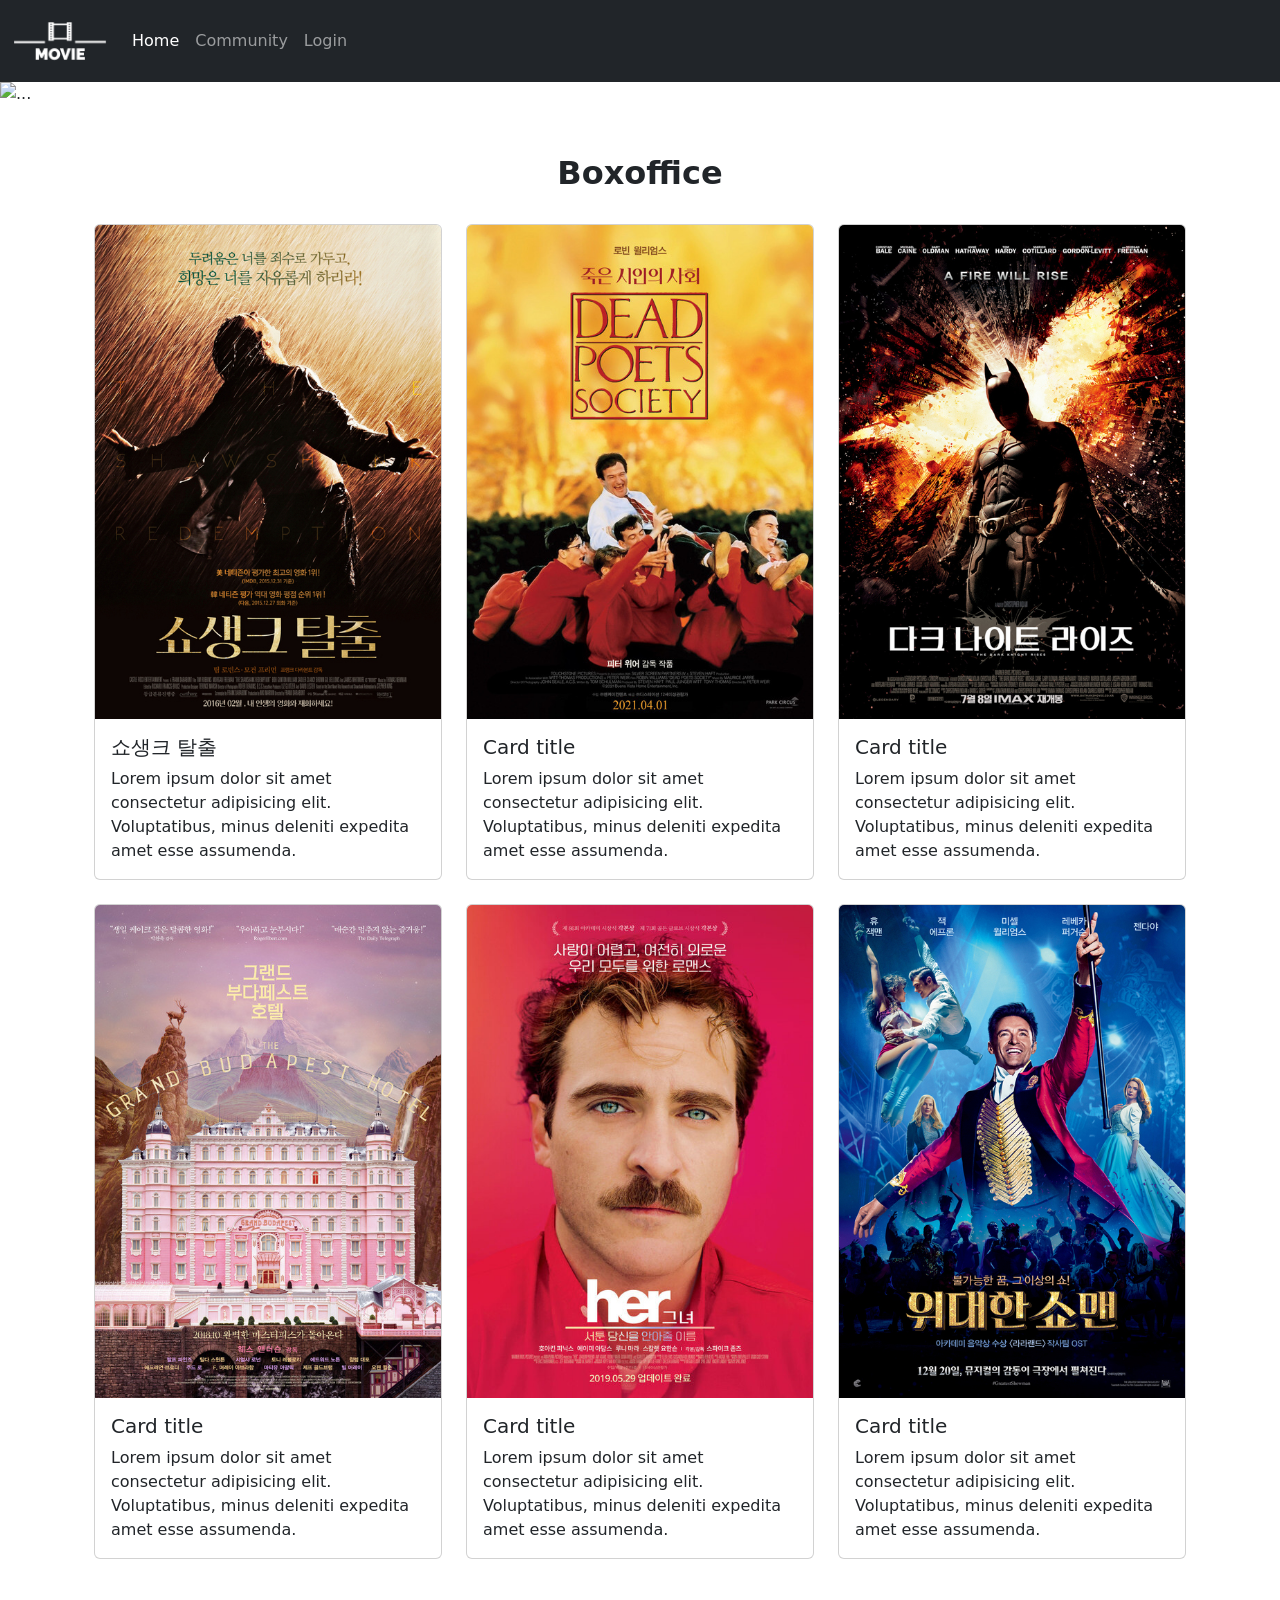
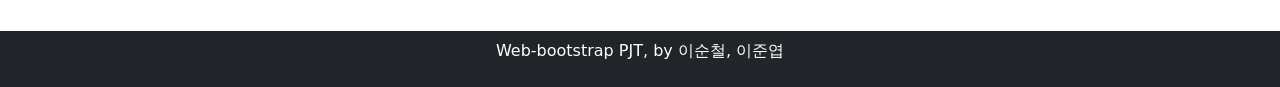
==== index.html @ f6f365e6 "page update" ====
<!DOCTYPE html>
<html lang="ko">
<head>
    <meta charset="UTF-8">
    <meta http-equiv="X-UA-Compatible" content="IE=edge">
    <meta name="viewport" content="width=device-width, initial-scale=1.0">
    <link href="https://cdn.jsdelivr.net/npm/bootstrap@5.2.1/dist/css/bootstrap.min.css" rel="stylesheet" integrity="sha384-iYQeCzEYFbKjA/T2uDLTpkwGzCiq6soy8tYaI1GyVh/UjpbCx/TYkiZhlZB6+fzT" crossorigin="anonymous">
    <title>영화 추천 사이트</title>
    <link rel="icon" href="./images/airplane-fill.png">
</head>
<body>
    <nav class="navbar navbar-expand-lg bg-dark navbar-dark p-0 sticky-top">
        <div class="container-fluid">
          <a class="navbar-brand" href="./index.html">
            <img src="./images/logo.png" alt="MOVIE 로고" style="width: 6rem;">
          </a>
          <button class="navbar-toggler" type="button" data-bs-toggle="collapse" data-bs-target="#navbarNav" aria-controls="navbarNav" aria-expanded="false" aria-label="Toggle navigation">
            <span class="navbar-toggler-icon"></span>
          </button>
          <div class="collapse navbar-collapse" id="navbarNav">
            <ul class="navbar-nav">
              <li class="nav-item">
                <a class="nav-link active" aria-current="page" href="./index.html">Home</a>
              </li>
              <li class="nav-item">
                <a class="nav-link" href="./03_community.html">Community</a>
              </li>
              <li class="nav-item">
                <a class="nav-link" href="#" data-bs-toggle="modal" data-bs-target="#exampleModal">
                    Login</a>
              </li>
            </ul>
          </div>
        </div>
      </nav>
      <div class="modal fade" id="exampleModal" tabindex="-1" aria-labelledby="exampleModalLabel" aria-hidden="true">
        <div class="modal-dialog">
            <div class="modal-content">
            <div class="modal-header">
                <h5 class="modal-title" id="exampleModalLabel">Modal title</h5>
                <button type="button" class="btn-close" data-bs-dismiss="modal" aria-label="Close"></button>
            </div>
            <div class="modal-body">
                <form>
                    <div class="mb-3">
                      <label for="exampleInputEmail1" class="form-label">Email address</label>
                      <input type="email" class="form-control" id="exampleInputEmail1" aria-describedby="emailHelp">
                      <div id="emailHelp" class="form-text">We'll never share your email with anyone else.</div>
                    </div>
                    <div class="mb-3">
                      <label for="exampleInputPassword1" class="form-label">Password</label>
                      <input type="password" class="form-control" id="exampleInputPassword1">
                    </div>
                    <div class="mb-3 form-check">
                      <input type="checkbox" class="form-check-input" id="exampleCheck1">
                      <label class="form-check-label" for="exampleCheck1">Check me out</label>
                    </div>
                  </form>
            </div>
            <div class="modal-footer">
                <button type="button" class="btn btn-secondary" data-bs-dismiss="modal">Close</button>
                <button type="button" class="btn btn-primary">Submit</button>
            </div>
            </div>
        </div>
      </div>
      <div id="carouselExampleControls" class="carousel slide" data-bs-ride="carousel">
        <div class="carousel-inner">
          <div class="carousel-item active">
            <img src="https://dummyimage.com/1920x600/000/fff" class="d-block w-100" alt="...">
          </div>
          <div class="carousel-item">
            <img src="https://dummyimage.com/1920x600/000/fff" class="d-block w-100" alt="...">
          </div>
          <div class="carousel-item">
            <img src="https://dummyimage.com/1920x600/000/fff" class="d-block w-100" alt="...">
          </div>
        </div>
        <button class="carousel-control-prev" type="button" data-bs-target="#carouselExampleControls" data-bs-slide="prev">
          <span class="carousel-control-prev-icon" aria-hidden="true"></span>
          <span class="visually-hidden">Previous</span>
        </button>
        <button class="carousel-control-next" type="button" data-bs-target="#carouselExampleControls" data-bs-slide="next">
          <span class="carousel-control-next-icon" aria-hidden="true"></span>
          <span class="visually-hidden">Next</span>
        </button>
      </div>
      <section class="mb-5">
        <div class="container p-4">
            <h2 class="text-center fw-bold py-4">Boxoffice</h2>
            <div class="row g-4">
                <div class="col-md-4 col-sm-6">
                    <div class="card">
                        <a href="./05_movie.html">
                          <img src="images/movie1.jpg" class="card-img-top" alt="...">
                        </a>
                        <div class="card-body">
                          <h5 class="card-title">쇼생크 탈출</h5>
                          <p class="card-text">Lorem ipsum dolor sit amet consectetur adipisicing elit. Voluptatibus, minus deleniti expedita amet esse assumenda.</p>
                        </div>
                      </div>
                </div>
                <div class="col-md-4 col-sm-6">
                    <div class="card">
                        <img src="images/movie2.jpg" class="card-img-top" alt="...">
                        <div class="card-body">
                            <h5 class="card-title">Card title</h5>
                            <p class="card-text">Lorem ipsum dolor sit amet consectetur adipisicing elit. Voluptatibus, minus deleniti expedita amet esse assumenda.</p>
                        </div>
                      </div>
                </div>
                <div class="col-md-4 col-sm-6">
                    <div class="card">
                        <img src="images/movie3.jpg" class="card-img-top" alt="...">
                        <div class="card-body">
                            <h5 class="card-title">Card title</h5>
                            <p class="card-text">Lorem ipsum dolor sit amet consectetur adipisicing elit. Voluptatibus, minus deleniti expedita amet esse assumenda.</p>
                        </div>
                      </div>
                </div>
                <div class="col-md-4 col-sm-6">
                    <div class="card">
                        <img src="images/movie4.jpg" class="card-img-top" alt="...">
                        <div class="card-body">
                            <h5 class="card-title">Card title</h5>
                            <p class="card-text">Lorem ipsum dolor sit amet consectetur adipisicing elit. Voluptatibus, minus deleniti expedita amet esse assumenda.</p>
                        </div>
                      </div>
                </div>
                <div class="col-md-4 col-sm-6">
                    <div class="card">
                        <img src="images/movie5.jpg" class="card-img-top" alt="...">
                        <div class="card-body">
                            <h5 class="card-title">Card title</h5>
                            <p class="card-text">Lorem ipsum dolor sit amet consectetur adipisicing elit. Voluptatibus, minus deleniti expedita amet esse assumenda.</p>
                        </div>
                      </div>
                </div>
                <div class="col-md-4 col-sm-6">
                    <div class="card">
                        <img src="images/movie6.jpg" class="card-img-top" alt="...">
                        <div class="card-body">
                            <h5 class="card-title">Card title</h5>
                            <p class="card-text">Lorem ipsum dolor sit amet consectetur adipisicing elit. Voluptatibus, minus deleniti expedita amet esse assumenda.</p>
                        </div>
                      </div>
                </div>

            </div>
        </div>
      </section>
      <footer class="text-bg-dark">
        <div class="container py-2">
            <p class="text-center">Web-bootstrap PJT, by 이순철, 이준엽</p>
        </div>
      </footer>
      <script src="https://cdn.jsdelivr.net/npm/bootstrap@5.2.1/dist/js/bootstrap.bundle.min.js" integrity="sha384-u1OknCvxWvY5kfmNBILK2hRnQC3Pr17a+RTT6rIHI7NnikvbZlHgTPOOmMi466C8" crossorigin="anonymous"></script>
</body>
</html>
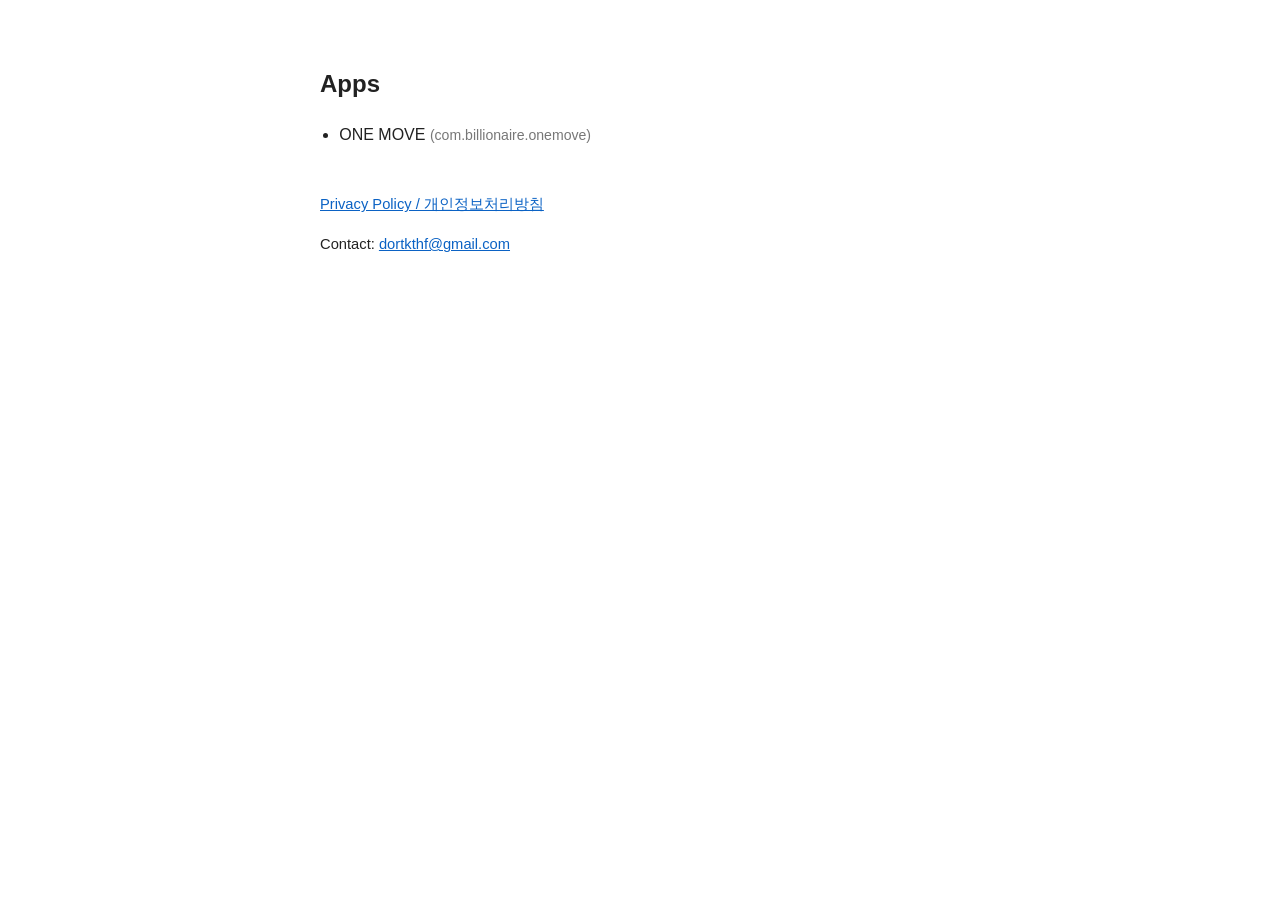
==== commit 0e431861: "One site for every app: shared privacy policy, and app-ads.txt where AdMob can reach it AdMob report" ====
--- a/index.html
+++ b/index.html
@@ -1,159 +1,37 @@
 <!DOCTYPE html>
 <html lang="ko">
 <head>
-    <meta charset="UTF-8">
-    <meta http-equiv="X-UA-Compatible" content="IE=edge">
-    <meta name="viewport" content="width=device-width, initial-scale=1.0">
-    <link href="https://cdn.jsdelivr.net/npm/bootstrap@5.2.1/dist/css/bootstrap.min.css" rel="stylesheet" integrity="sha384-iYQeCzEYFbKjA/T2uDLTpkwGzCiq6soy8tYaI1GyVh/UjpbCx/TYkiZhlZB6+fzT" crossorigin="anonymous">
-    <title>영화 추천 사이트</title>
-    <link rel="icon" href="./images/airplane-fill.png">
+<meta charset="utf-8" />
+<meta name="viewport" content="width=device-width, initial-scale=1" />
+<title>Apps</title>
+<style>
+  body { font-family: -apple-system, "Segoe UI", "Malgun Gothic", sans-serif; max-width: 640px;
+         margin: 0 auto; padding: 48px 16px 64px; line-height: 1.7; color: #222; }
+  h1 { font-size: 1.5em; }
+  ul { padding-inline-start: 1.2em; }
+  li { margin: 0.4em 0; }
+  .pkg { color: #777; font-size: 0.88em; }
+  a { color: #0b62c4; }
+  footer { margin-top: 3em; font-size: 0.92em; }
+  @media (prefers-color-scheme: dark) {
+    body { background: #111; color: #ddd; }
+    a { color: #6db3ff; }
+    .pkg { color: #999; }
+  }
+</style>
 </head>
 <body>
-    <nav class="navbar navbar-expand-lg bg-dark navbar-dark p-0 sticky-top">
-        <div class="container-fluid">
-          <a class="navbar-brand" href="./index.html">
-            <img src="./images/logo.png" alt="MOVIE 로고" style="width: 6rem;">
-          </a>
-          <button class="navbar-toggler" type="button" data-bs-toggle="collapse" data-bs-target="#navbarNav" aria-controls="navbarNav" aria-expanded="false" aria-label="Toggle navigation">
-            <span class="navbar-toggler-icon"></span>
-          </button>
-          <div class="collapse navbar-collapse" id="navbarNav">
-            <ul class="navbar-nav">
-              <li class="nav-item">
-                <a class="nav-link active" aria-current="page" href="./index.html">Home</a>
-              </li>
-              <li class="nav-item">
-                <a class="nav-link" href="./03_community.html">Community</a>
-              </li>
-              <li class="nav-item">
-                <a class="nav-link" href="#" data-bs-toggle="modal" data-bs-target="#exampleModal">
-                    Login</a>
-              </li>
-            </ul>
-          </div>
-        </div>
-      </nav>
-      <div class="modal fade" id="exampleModal" tabindex="-1" aria-labelledby="exampleModalLabel" aria-hidden="true">
-        <div class="modal-dialog">
-            <div class="modal-content">
-            <div class="modal-header">
-                <h5 class="modal-title" id="exampleModalLabel">Modal title</h5>
-                <button type="button" class="btn-close" data-bs-dismiss="modal" aria-label="Close"></button>
-            </div>
-            <div class="modal-body">
-                <form>
-                    <div class="mb-3">
-                      <label for="exampleInputEmail1" class="form-label">Email address</label>
-                      <input type="email" class="form-control" id="exampleInputEmail1" aria-describedby="emailHelp">
-                      <div id="emailHelp" class="form-text">We'll never share your email with anyone else.</div>
-                    </div>
-                    <div class="mb-3">
-                      <label for="exampleInputPassword1" class="form-label">Password</label>
-                      <input type="password" class="form-control" id="exampleInputPassword1">
-                    </div>
-                    <div class="mb-3 form-check">
-                      <input type="checkbox" class="form-check-input" id="exampleCheck1">
-                      <label class="form-check-label" for="exampleCheck1">Check me out</label>
-                    </div>
-                  </form>
-            </div>
-            <div class="modal-footer">
-                <button type="button" class="btn btn-secondary" data-bs-dismiss="modal">Close</button>
-                <button type="button" class="btn btn-primary">Submit</button>
-            </div>
-            </div>
-        </div>
-      </div>
-      <div id="carouselExampleControls" class="carousel slide" data-bs-ride="carousel">
-        <div class="carousel-inner">
-          <div class="carousel-item active">
-            <img src="https://dummyimage.com/1920x600/000/fff" class="d-block w-100" alt="...">
-          </div>
-          <div class="carousel-item">
-            <img src="https://dummyimage.com/1920x600/000/fff" class="d-block w-100" alt="...">
-          </div>
-          <div class="carousel-item">
-            <img src="https://dummyimage.com/1920x600/000/fff" class="d-block w-100" alt="...">
-          </div>
-        </div>
-        <button class="carousel-control-prev" type="button" data-bs-target="#carouselExampleControls" data-bs-slide="prev">
-          <span class="carousel-control-prev-icon" aria-hidden="true"></span>
-          <span class="visually-hidden">Previous</span>
-        </button>
-        <button class="carousel-control-next" type="button" data-bs-target="#carouselExampleControls" data-bs-slide="next">
-          <span class="carousel-control-next-icon" aria-hidden="true"></span>
-          <span class="visually-hidden">Next</span>
-        </button>
-      </div>
-      <section class="mb-5">
-        <div class="container p-4">
-            <h2 class="text-center fw-bold py-4">Boxoffice</h2>
-            <div class="row g-4">
-                <div class="col-md-4 col-sm-6">
-                    <div class="card">
-                        <a href="./05_movie.html">
-                          <img src="images/movie1.jpg" class="card-img-top" alt="...">
-                        </a>
-                        <div class="card-body">
-                          <h5 class="card-title">쇼생크 탈출</h5>
-                          <p class="card-text">Lorem ipsum dolor sit amet consectetur adipisicing elit. Voluptatibus, minus deleniti expedita amet esse assumenda.</p>
-                        </div>
-                      </div>
-                </div>
-                <div class="col-md-4 col-sm-6">
-                    <div class="card">
-                        <img src="images/movie2.jpg" class="card-img-top" alt="...">
-                        <div class="card-body">
-                            <h5 class="card-title">Card title</h5>
-                            <p class="card-text">Lorem ipsum dolor sit amet consectetur adipisicing elit. Voluptatibus, minus deleniti expedita amet esse assumenda.</p>
-                        </div>
-                      </div>
-                </div>
-                <div class="col-md-4 col-sm-6">
-                    <div class="card">
-                        <img src="images/movie3.jpg" class="card-img-top" alt="...">
-                        <div class="card-body">
-                            <h5 class="card-title">Card title</h5>
-                            <p class="card-text">Lorem ipsum dolor sit amet consectetur adipisicing elit. Voluptatibus, minus deleniti expedita amet esse assumenda.</p>
-                        </div>
-                      </div>
-                </div>
-                <div class="col-md-4 col-sm-6">
-                    <div class="card">
-                        <img src="images/movie4.jpg" class="card-img-top" alt="...">
-                        <div class="card-body">
-                            <h5 class="card-title">Card title</h5>
-                            <p class="card-text">Lorem ipsum dolor sit amet consectetur adipisicing elit. Voluptatibus, minus deleniti expedita amet esse assumenda.</p>
-                        </div>
-                      </div>
-                </div>
-                <div class="col-md-4 col-sm-6">
-                    <div class="card">
-                        <img src="images/movie5.jpg" class="card-img-top" alt="...">
-                        <div class="card-body">
-                            <h5 class="card-title">Card title</h5>
-                            <p class="card-text">Lorem ipsum dolor sit amet consectetur adipisicing elit. Voluptatibus, minus deleniti expedita amet esse assumenda.</p>
-                        </div>
-                      </div>
-                </div>
-                <div class="col-md-4 col-sm-6">
-                    <div class="card">
-                        <img src="images/movie6.jpg" class="card-img-top" alt="...">
-                        <div class="card-body">
-                            <h5 class="card-title">Card title</h5>
-                            <p class="card-text">Lorem ipsum dolor sit amet consectetur adipisicing elit. Voluptatibus, minus deleniti expedita amet esse assumenda.</p>
-                        </div>
-                      </div>
-                </div>
 
-            </div>
-        </div>
-      </section>
-      <footer class="text-bg-dark">
-        <div class="container py-2">
-            <p class="text-center">Web-bootstrap PJT, by 이순철, 이준엽</p>
-        </div>
-      </footer>
-      <script src="https://cdn.jsdelivr.net/npm/bootstrap@5.2.1/dist/js/bootstrap.bundle.min.js" integrity="sha384-u1OknCvxWvY5kfmNBILK2hRnQC3Pr17a+RTT6rIHI7NnikvbZlHgTPOOmMi466C8" crossorigin="anonymous"></script>
+<h1>Apps</h1>
+
+<ul>
+  <li>ONE MOVE <span class="pkg">(com.billionaire.onemove)</span></li>
+</ul>
+
+<footer>
+  <p><a href="privacy.html">Privacy Policy / 개인정보처리방침</a></p>
+  <p>Contact: <a href="mailto:dortkthf@gmail.com">dortkthf@gmail.com</a></p>
+</footer>
+
 </body>
-</html>+</html>
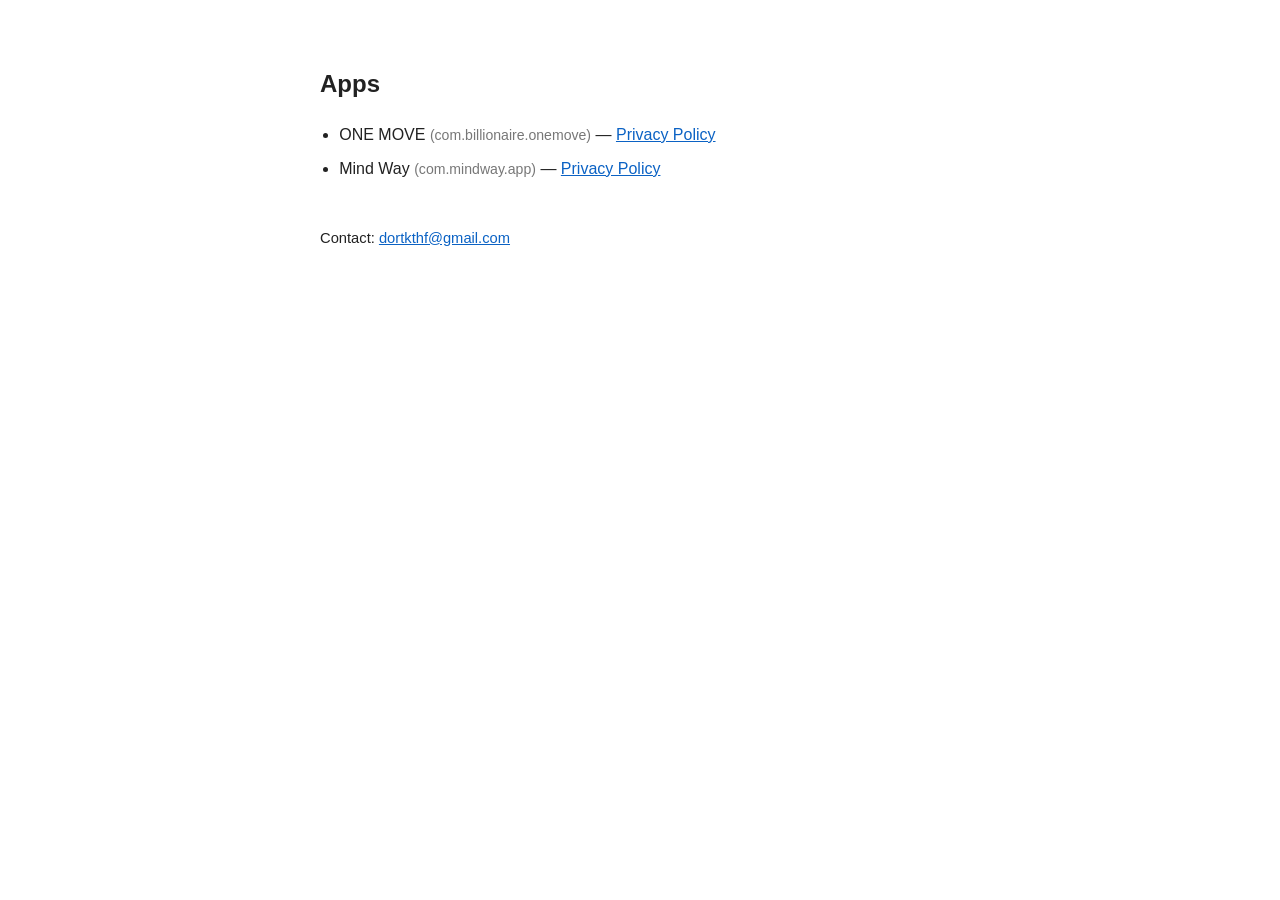
==== commit 919badfa: "Mind Way 개인정보처리방침 추가 (mindway/privacy.html) 앱마다 방침을 나눈다. 방침은 그 앱이 실제로 다루는 데이터를 적어야 해서 공유할 수 없다 — ONE" ====
--- a/index.html
+++ b/index.html
@@ -24,12 +24,17 @@
 
 <h1>Apps</h1>
 
+<!-- 앱마다 개인정보처리방침이 다릅니다. 방침은 그 앱이 실제로 다루는
+     데이터를 적어야 해서 공유할 수 없습니다 — ONE MOVE 는 AdMob 광고와
+     인앱결제가 있고, Mind Way 는 네트워크를 쓰지 않습니다. -->
 <ul>
-  <li>ONE MOVE <span class="pkg">(com.billionaire.onemove)</span></li>
+  <li>ONE MOVE <span class="pkg">(com.billionaire.onemove)</span>
+      &mdash; <a href="privacy.html">Privacy Policy</a></li>
+  <li>Mind Way <span class="pkg">(com.mindway.app)</span>
+      &mdash; <a href="mindway/privacy.html">Privacy Policy</a></li>
 </ul>
 
 <footer>
-  <p><a href="privacy.html">Privacy Policy / 개인정보처리방침</a></p>
   <p>Contact: <a href="mailto:dortkthf@gmail.com">dortkthf@gmail.com</a></p>
 </footer>
 
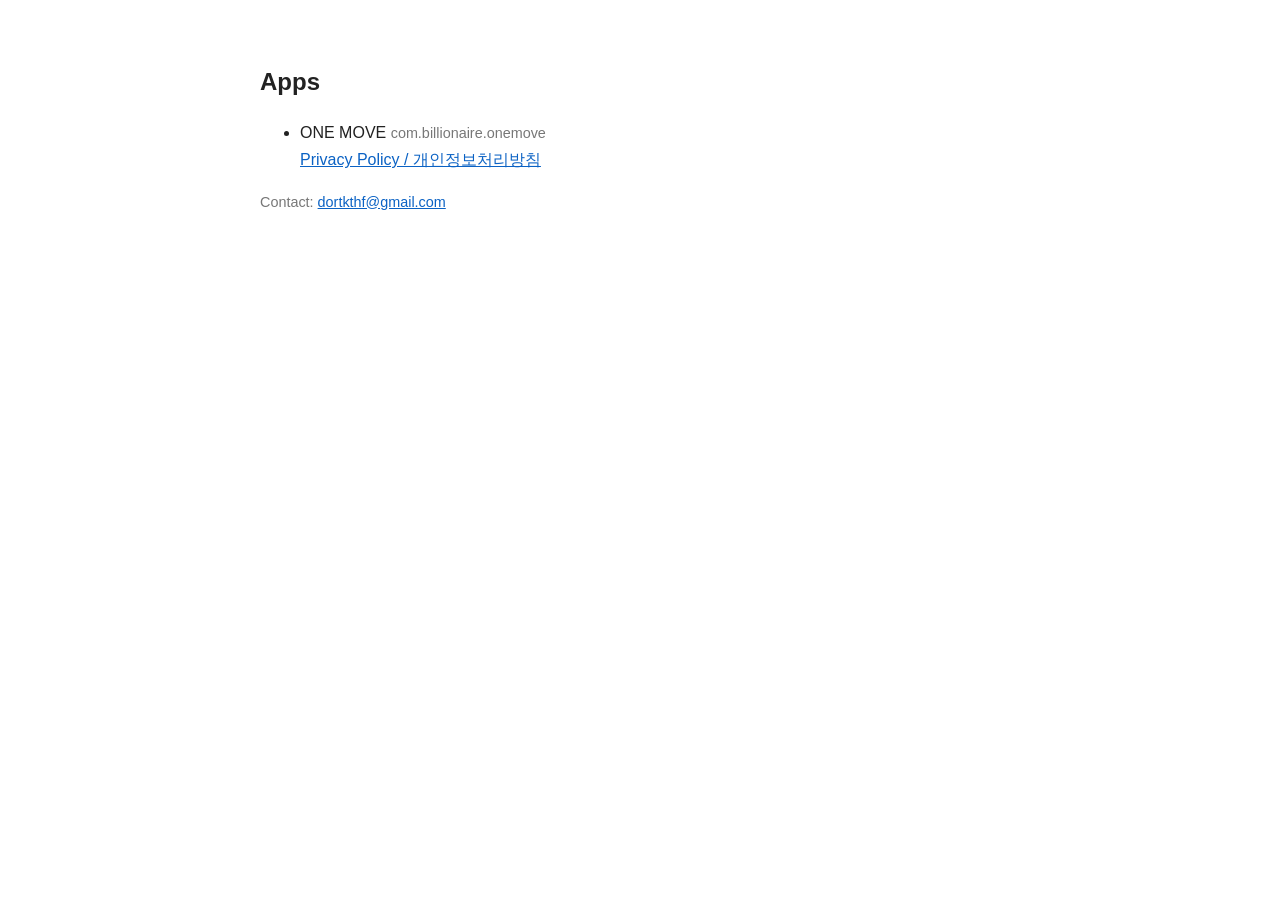
==== commit a8de3de0: "A folder per app, but still one copy of the eighteen translations The next apps get their own policy" ====
--- a/index.html
+++ b/index.html
@@ -4,39 +4,21 @@
 <meta charset="utf-8" />
 <meta name="viewport" content="width=device-width, initial-scale=1" />
 <title>Apps</title>
-<style>
-  body { font-family: -apple-system, "Segoe UI", "Malgun Gothic", sans-serif; max-width: 640px;
-         margin: 0 auto; padding: 48px 16px 64px; line-height: 1.7; color: #222; }
-  h1 { font-size: 1.5em; }
-  ul { padding-inline-start: 1.2em; }
-  li { margin: 0.4em 0; }
-  .pkg { color: #777; font-size: 0.88em; }
-  a { color: #0b62c4; }
-  footer { margin-top: 3em; font-size: 0.92em; }
-  @media (prefers-color-scheme: dark) {
-    body { background: #111; color: #ddd; }
-    a { color: #6db3ff; }
-    .pkg { color: #999; }
-  }
-</style>
+<link rel="stylesheet" href="privacy.css" />
 </head>
 <body>
 
 <h1>Apps</h1>
 
-<!-- 앱마다 개인정보처리방침이 다릅니다. 방침은 그 앱이 실제로 다루는
-     데이터를 적어야 해서 공유할 수 없습니다 — ONE MOVE 는 AdMob 광고와
-     인앱결제가 있고, Mind Way 는 네트워크를 쓰지 않습니다. -->
+<!-- One entry per app. Each links to its own policy page under a folder of the same name. -->
 <ul>
-  <li>ONE MOVE <span class="pkg">(com.billionaire.onemove)</span>
-      &mdash; <a href="privacy.html">Privacy Policy</a></li>
-  <li>Mind Way <span class="pkg">(com.mindway.app)</span>
-      &mdash; <a href="mindway/privacy.html">Privacy Policy</a></li>
+  <li>
+    ONE MOVE <span class="meta">com.billionaire.onemove</span><br />
+    <a href="one-move/privacy.html">Privacy Policy / 개인정보처리방침</a>
+  </li>
 </ul>
 
-<footer>
-  <p>Contact: <a href="mailto:dortkthf@gmail.com">dortkthf@gmail.com</a></p>
-</footer>
+<p class="meta">Contact: <a href="mailto:dortkthf@gmail.com">dortkthf@gmail.com</a></p>
 
 </body>
 </html>
--- a/privacy.css
+++ b/privacy.css
@@ -0,0 +1,16 @@
+body { font-family: -apple-system, "Segoe UI", "Malgun Gothic", sans-serif; max-width: 760px;
+       margin: 0 auto; padding: 24px 16px 64px; line-height: 1.7; color: #222; }
+h1 { font-size: 1.5em; margin-top: 1.6em; margin-bottom: 0.2em; }
+h2 { font-size: 1.12em; margin-top: 1.8em; }
+.langbar { display: flex; justify-content: flex-end; }
+select { font: inherit; padding: 6px 10px; border-radius: 8px; border: 1px solid #bbb;
+         background: #fff; color: inherit; }
+a { color: #0b62c4; }
+.meta { color: #777; font-size: 0.9em; margin: 0 0 1.4em; }
+.meta span { display: block; }
+@media (prefers-color-scheme: dark) {
+  body { background: #111; color: #ddd; }
+  select { background: #1c1c1c; color: #ddd; border-color: #444; }
+  a { color: #6db3ff; }
+  .meta { color: #999; }
+}
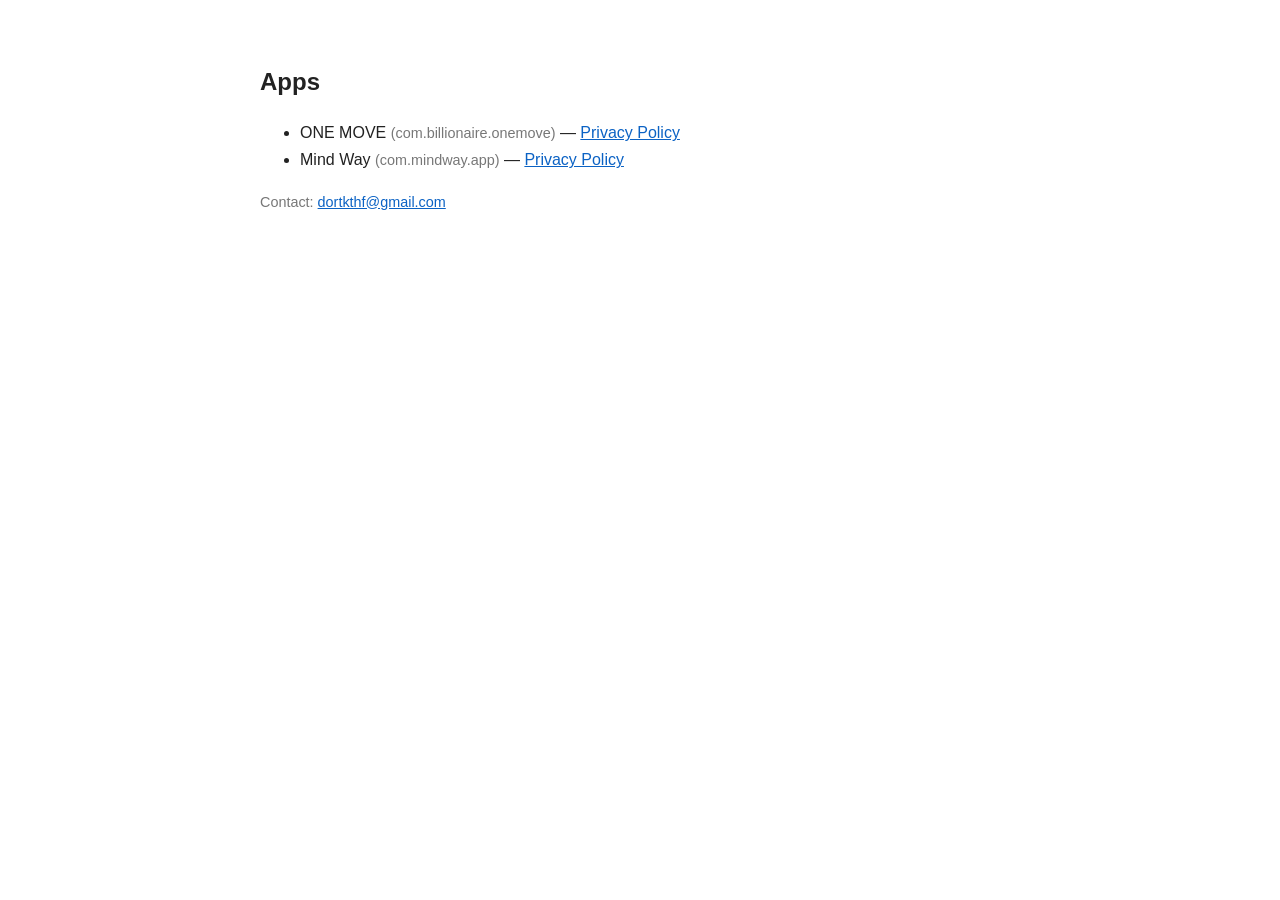
==== commit a811f55d: "Merge the Mind Way page, and keep its reasoning Another session added mindway/privacy.html as a stan" ====
--- a/index.html
+++ b/index.html
@@ -10,15 +10,27 @@
 
 <h1>Apps</h1>
 
-<!-- One entry per app. Each links to its own policy page under a folder of the same name. -->
+<!--
+  One folder per app, one policy per app. A policy has to describe what that app actually does, and
+  these two do not do the same things: ONE MOVE carries AdMob and in-app purchases, Mind Way uses no
+  network at all. They are separate documents for that reason.
+
+  ONE MOVE's page is generated from ../privacy.js, which holds the eighteen translations once and
+  takes the app name and its ads/iap flags as configuration -- so an app whose data handling matches
+  those sections costs one small file. Mind Way's page is standalone, because its data handling does
+  not match them; sharing the file would have meant a policy that says things about it that are not
+  true.
+-->
 <ul>
-  <li>
-    ONE MOVE <span class="meta">com.billionaire.onemove</span><br />
-    <a href="one-move/privacy.html">Privacy Policy / 개인정보처리방침</a>
-  </li>
+  <li>ONE MOVE <span class="meta">(com.billionaire.onemove)</span>
+      &mdash; <a href="one-move/privacy.html">Privacy Policy</a></li>
+  <li>Mind Way <span class="meta">(com.mindway.app)</span>
+      &mdash; <a href="mindway/privacy.html">Privacy Policy</a></li>
 </ul>
 
-<p class="meta">Contact: <a href="mailto:dortkthf@gmail.com">dortkthf@gmail.com</a></p>
+<footer>
+  <p class="meta">Contact: <a href="mailto:dortkthf@gmail.com">dortkthf@gmail.com</a></p>
+</footer>
 
 </body>
 </html>
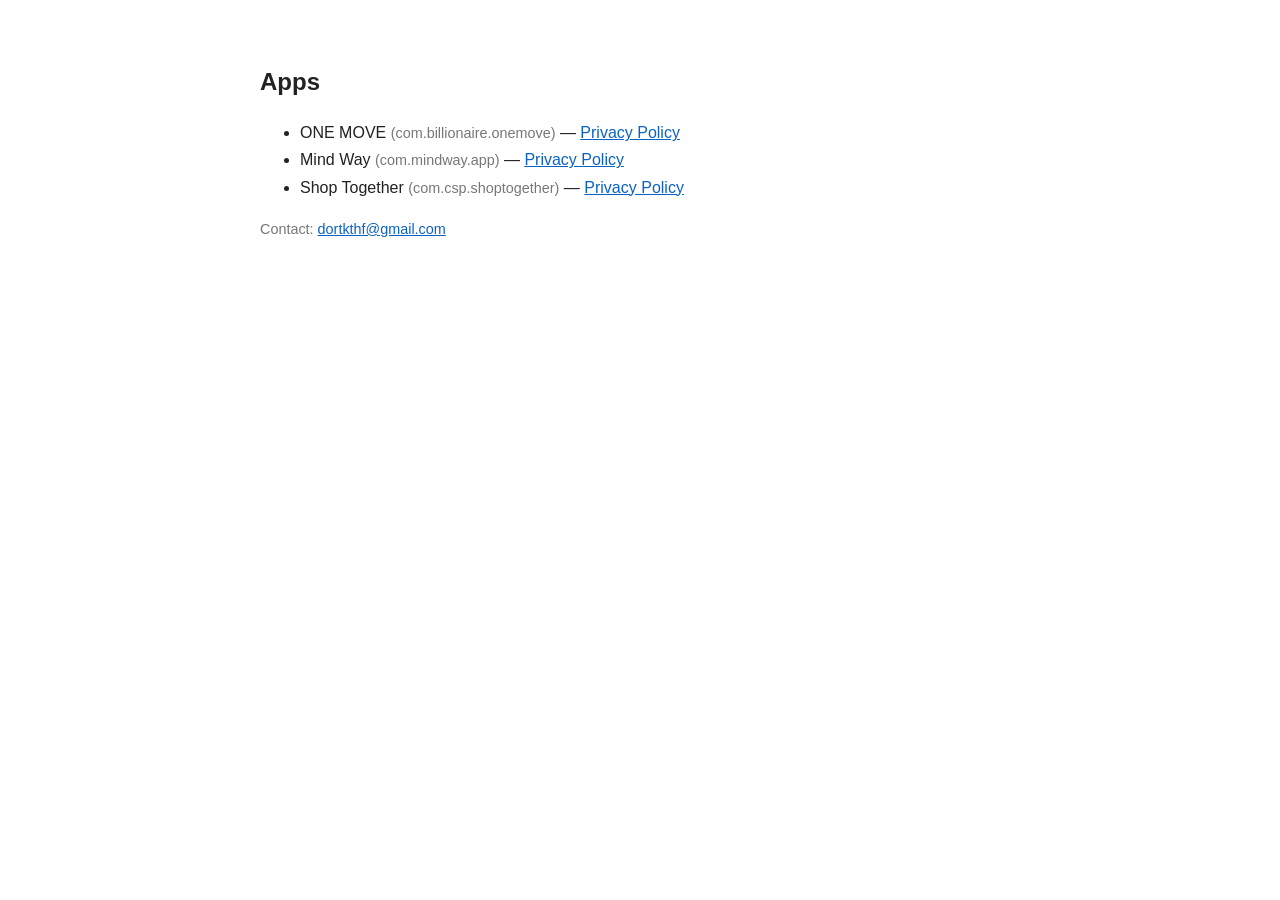
==== commit 5a43cfa2: "Add Shop Together privacy policy 앱별 폴더 하나, 앱별 방침 하나 — 기존 구조를 그대로 따른다.  ⚠ ../privacy.js 를 쓰지 않는다. 그 파" ====
--- a/index.html
+++ b/index.html
@@ -26,6 +26,8 @@
       &mdash; <a href="one-move/privacy.html">Privacy Policy</a></li>
   <li>Mind Way <span class="meta">(com.mindway.app)</span>
       &mdash; <a href="mindway/privacy.html">Privacy Policy</a></li>
+  <li>Shop Together <span class="meta">(com.csp.shoptogether)</span>
+      &mdash; <a href="shoptogether/privacy.html">Privacy Policy</a></li>
 </ul>
 
 <footer>
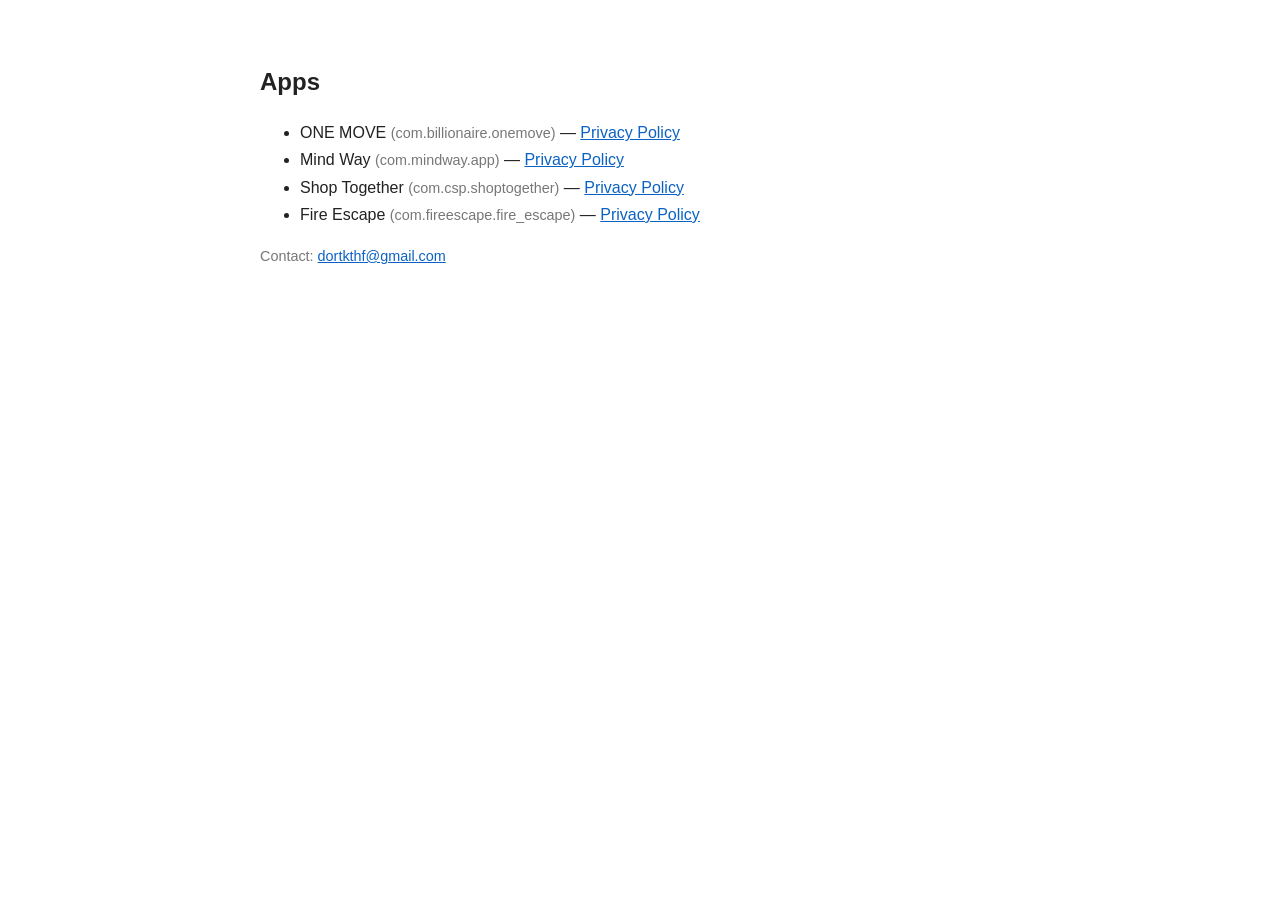
==== commit 58dc673d: "Add Fire Escape privacy policy Co-Authored-By: Claude Opus 5.5 <noreply@anthropic.com> Claude-Sessio" ====
--- a/index.html
+++ b/index.html
@@ -28,6 +28,8 @@
       &mdash; <a href="mindway/privacy.html">Privacy Policy</a></li>
   <li>Shop Together <span class="meta">(com.csp.shoptogether)</span>
       &mdash; <a href="shoptogether/privacy.html">Privacy Policy</a></li>
+  <li>Fire Escape <span class="meta">(com.fireescape.fire_escape)</span>
+      &mdash; <a href="fireescape/privacy.html">Privacy Policy</a></li>
 </ul>
 
 <footer>
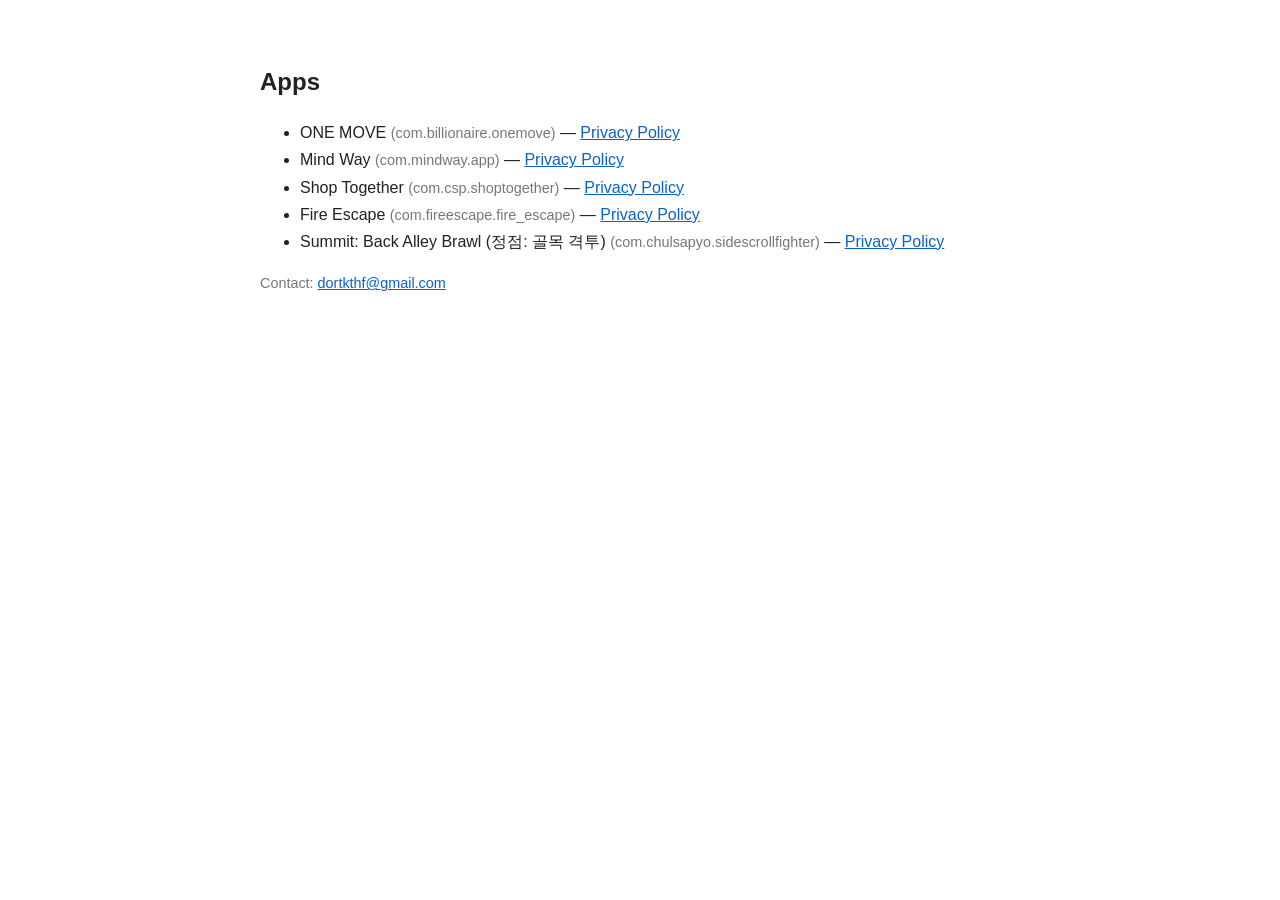
==== commit d819087e: "Add Summit: Back Alley Brawl (정점: 골목 격투) privacy policy 앱별 폴더 하나, 앱별 방침 하나 — 기존 구조를 따른다. ../privacy." ====
--- a/index.html
+++ b/index.html
@@ -30,6 +30,8 @@
       &mdash; <a href="shoptogether/privacy.html">Privacy Policy</a></li>
   <li>Fire Escape <span class="meta">(com.fireescape.fire_escape)</span>
       &mdash; <a href="fireescape/privacy.html">Privacy Policy</a></li>
+  <li>Summit: Back Alley Brawl (정점: 골목 격투) <span class="meta">(com.chulsapyo.sidescrollfighter)</span>
+      &mdash; <a href="summit/privacy.html">Privacy Policy</a></li>
 </ul>
 
 <footer>
